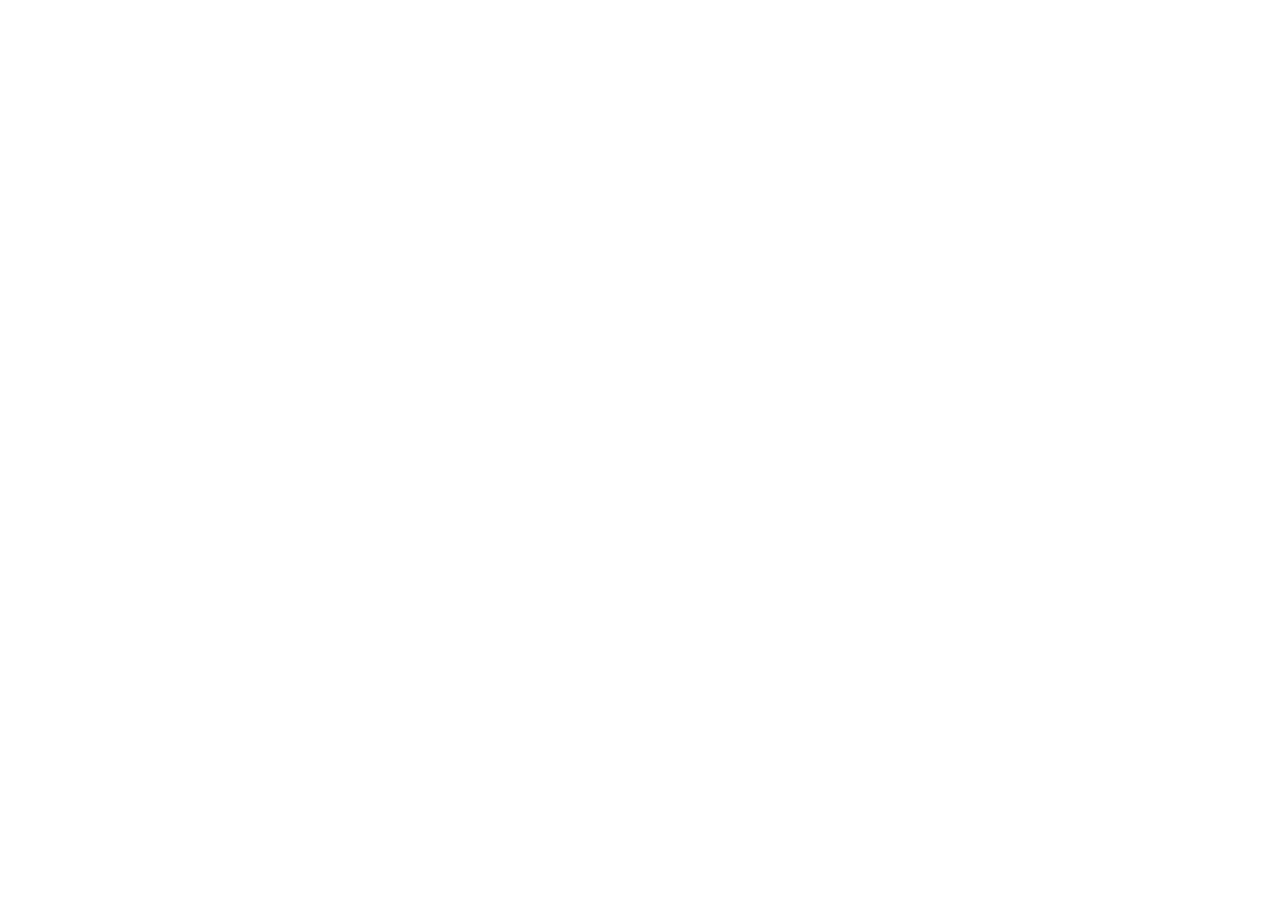
==== index.html @ 088cb231 "Iniciando o Repositorio Online" ====
<!DOCTYPE html>
<html lang="en">
<head>
    <meta charset="UTF-8">
    <meta name="viewport" content="width=device-width, initial-scale=1.0">
    <title>Vaquejada Pro</title>
    <style></style>
</head>
<body>
    
</body>
</html>
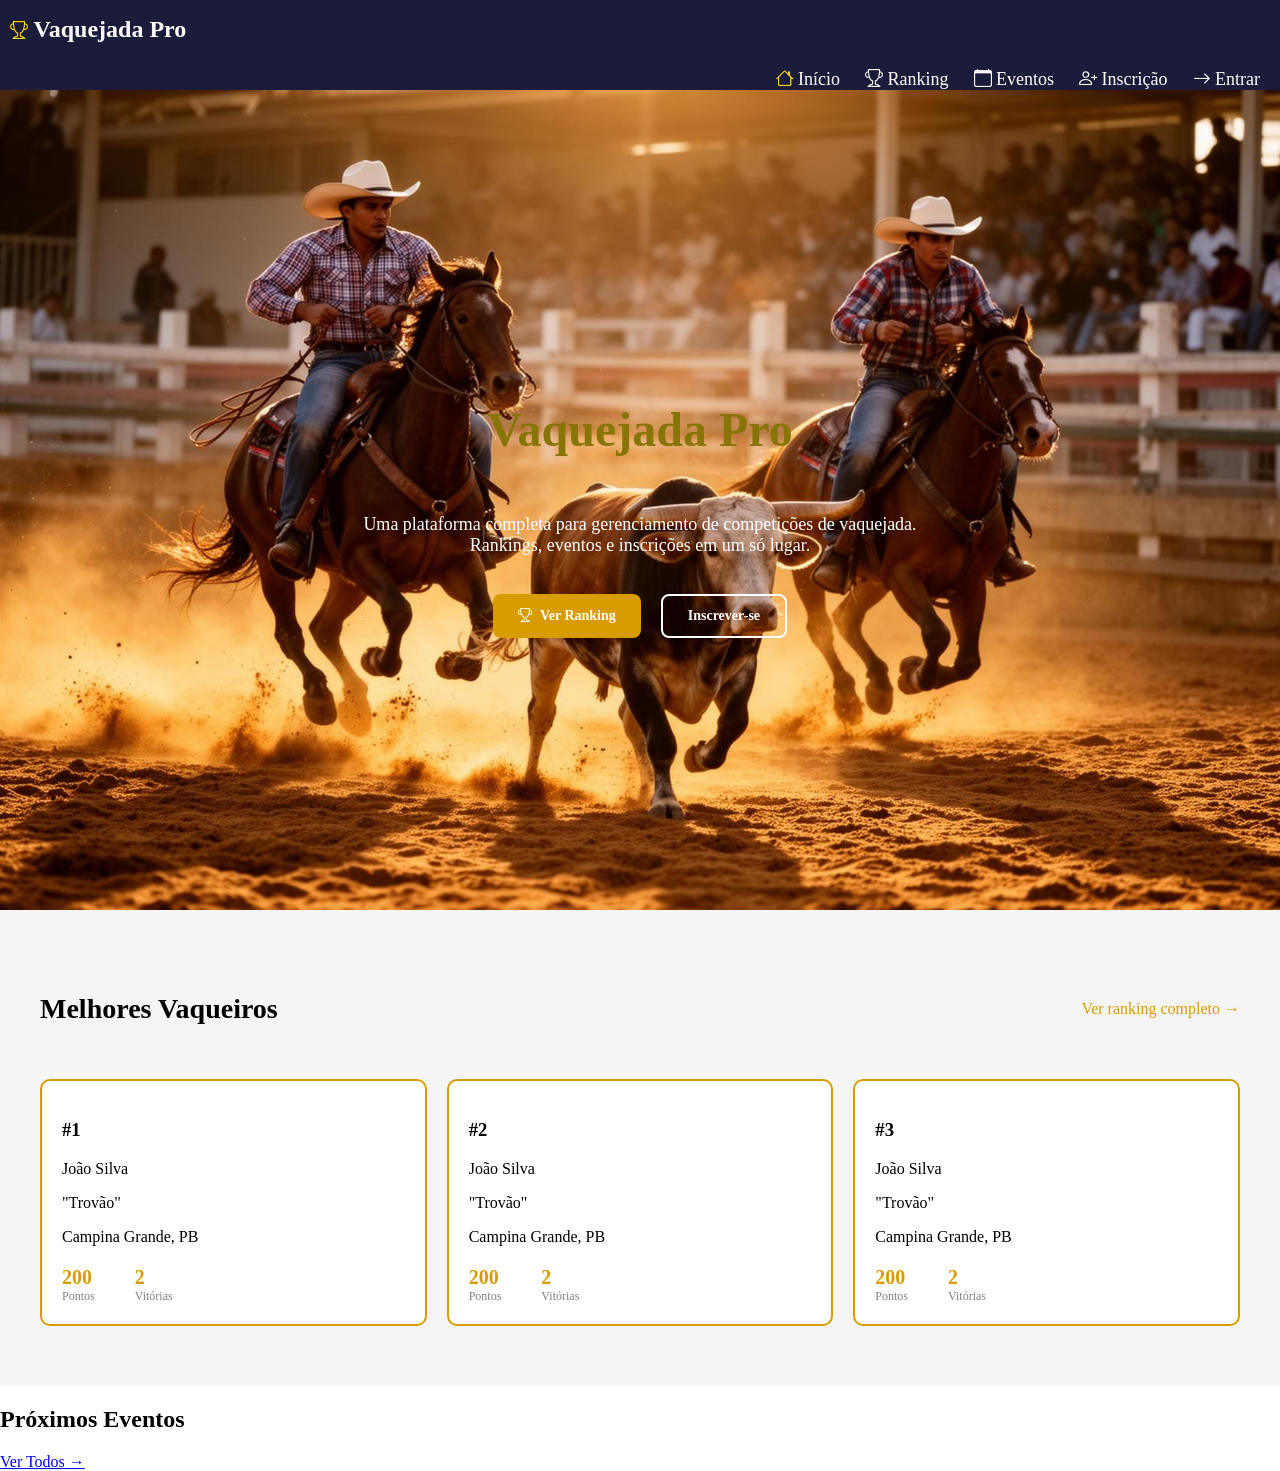
==== commit dd29b08c: "Mudança de Ambiente" ====
--- a/index.html
+++ b/index.html
@@ -4,9 +4,115 @@
     <meta charset="UTF-8">
     <meta name="viewport" content="width=device-width, initial-scale=1.0">
     <title>Vaquejada Pro</title>
-    <style></style>
+    <link rel="stylesheet" href="style.css">
+    <link rel="stylesheet" href="https://cdn.jsdelivr.net/npm/bootstrap-icons@1.11.3/font/bootstrap-icons.css">
+    <link rel="stylesheet" href="https://cdnjs.cloudflare.com/ajax/libs/font-awesome/6.5.0/css/all.min.css">
 </head>
 <body>
-    
+    <div class="container">
+        <h1><span><i class="bi bi-trophy Title"></i> Vaquejada Pro</span></h1>
+        <div class="menu">
+            <span><i class="bi bi-house incio"></i> Início</span>
+            <span><i class="bi bi-trophy subtitle"></i> Ranking</span>
+            <span><i class="bi bi-calendar"></i> Eventos</span>
+            <span><i class="bi bi-person-plus"></i> Inscrição</span>
+            <span><i class="bi bi-arrow-right"></i> Entrar</span>
+        </div>
+    </div>
+
+    <div class="logo">
+        <h2>Vaquejada Pro</h2>
+        <p>
+            Uma plataforma completa para gerenciamento de competições de vaquejada.
+            Rankings, eventos e inscrições em um só lugar.
+        </p>
+
+        <div class="botoes">
+            <a href="#" class="btn destaque">
+                <i class="bi bi-trophy"></i> Ver Ranking
+            </a>
+
+            <a href="#" class="btn outline">
+                Inscrever-se
+            </a>
+        </div>
+    </div>
+
+    <div class="ranking">
+
+        <div class="ranking-topo">
+            <h2>Melhores Vaqueiros</h2>
+            <a href="#">Ver ranking completo →</a>
+        </div>
+
+        <div class="cards">
+            <div class="card">
+                <h3>#1</h3>
+                <p class="nome">João Silva</p>
+                <p>"Trovão"</p>
+                <p class="local">Campina Grande, PB</p>
+
+                <div class="info">
+                    <div>
+                        <strong>200</strong>
+                        <span>Pontos</span>
+                    </div>
+                    <div>
+                        <strong>2</strong>
+                        <span>Vitórias</span>
+                    </div>
+                </div>
+            </div>
+
+            <div class="card">
+                <h3>#2</h3>
+                <p class="nome">João Silva</p>
+                <p>"Trovão"</p>
+                <p class="local">Campina Grande, PB</p>
+
+                <div class="info">
+                    <div>
+                        <strong>200</strong>
+                        <span>Pontos</span>
+                    </div>
+                    <div>
+                        <strong>2</strong>
+                        <span>Vitórias</span>
+                    </div>
+                </div>
+            </div>
+
+            <div class="card">
+                <h3>#3</h3>
+                <p class="nome">João Silva</p>
+                <p>"Trovão"</p>
+                <p class="local">Campina Grande, PB</p>
+
+                <div class="info">
+                    <div>
+                        <strong>200</strong>
+                        <span>Pontos</span>
+                    </div>
+                    <div>
+                        <strong>2</strong>
+                        <span>Vitórias</span>
+                    </div>
+                </div>
+            </div>
+        </div>
+    </div>
+
+    <div class="Info">
+        <div class="Info-topo">
+            <h2> Próximos Eventos </h2>
+            <a href="#"> Ver Todos → </a>
+        </div>
+
+        
+    </div>
+
+
+
+  
 </body>
 </html>
--- a/style.css
+++ b/style.css
@@ -0,0 +1,193 @@
+body{
+    margin: 0;
+    padding: 0;
+
+}
+
+.container {
+    display: flex;
+    flex-direction: column;
+    background-color: rgb(27, 27, 58);
+    display: flex;
+    justify-content: space-between;
+    align-items: center;
+    flex-direction: column;
+
+    .Title {
+    color:gold;
+    font-size: 18px;
+    }
+
+    h1 {
+    color: white;
+    font-style: arial;
+    font-family: 'Times New Roman', Times, serif;
+    font-size: 24px;
+    align-self: flex-start;
+    margin-left: 10px; 
+    }
+
+    .menu {
+    align-self: flex-end; 
+    margin-top: 10px;
+    margin-right: 20px; 
+    color: white;
+    font-family: 'Times New Roman', Times, serif;
+    font-size: 18px;
+
+    display: flex;
+    align-items: center;
+    gap: 25px; 
+    
+
+    .menu span {
+        display: flex;
+        align-items: center;
+    }
+
+    .menu i {
+        margin-right: 6px;
+    }
+
+    .incio {
+        color: gold;
+    }
+
+    }
+}
+    
+.logo {
+    position: relative;
+    height: calc(100vh - 80px);
+    display: flex;
+    flex-direction: column;
+    justify-content: center; 
+    align-items: center;     
+    text-align: center;
+    background-image: url('Logo-Vaquejada-top.jpg');
+    background-size: cover;
+    background-position: center;
+    background-repeat: no-repeat;
+
+    h2 {
+        color: rgb(136, 117, 8);;
+        font-size: 48px;
+        font-weight: bold;
+    }
+
+    p {
+        color: white;
+        font-size: 18px;
+        max-width: 600px;
+    }
+
+    .logo h2, .logo p {
+        position: relative;
+        z-index: 1;
+    }
+
+    .logo::before {
+    content: "";
+    position: absolute;
+    top: 0;
+    left: 0;
+    width: 100%;
+    height: 100%;
+
+    background: rgba(0, 0, 0, 0.5); 
+    }
+
+    .botoes {
+    display: flex;
+    gap: 20px;
+    justify-content: center; 
+    margin-top: 20px;
+    }
+
+    .destaque {
+    background-color: #d89c00;
+    color: white;
+    }
+
+    .outline {
+    background-color: transparent;
+    border: 2px solid white;
+    color: white;
+    }
+
+    .btn {
+    padding: 12px 25px;
+    border-radius: 8px;
+    text-decoration: none;
+    font-weight: bold;
+    font-size: 14px;
+
+    display: inline-flex;
+    align-items: center;
+    gap: 8px;
+
+    transition: 0.3s;
+    }
+}
+   
+.ranking {
+    background-color: #f5f5f5;
+    padding: 60px 40px;
+    
+
+    .ranking-topo {
+    display: flex;
+    justify-content: space-between;
+    align-items: center;
+    margin-bottom: 30px;
+    }
+
+    .ranking-topo h2 {
+        font-size: 28px;
+    }
+
+    .ranking-topo a {
+        color: #d89c00;
+        text-decoration: none;
+    }
+
+    .cards {
+    display: flex;
+    gap: 20px;
+    }
+
+    .card {
+    background: white;
+    padding: 20px;
+    border-radius: 10px;
+    flex: 1;
+    border: 2px solid #d89c00;
+    }
+
+    .info {
+    display: flex;
+    gap: 40px;
+    margin-top: 20px;
+    }
+
+    .info strong {
+        font-size: 20px;
+        color: #d89c00;
+    }
+
+    .info span {
+        display: block;
+        font-size: 12px;
+        color: gray;
+    }
+
+    .card {
+    transition: 0.3s;
+    }
+
+    .card:hover {
+        transform: translateY(-5px);
+    }
+
+}
+    
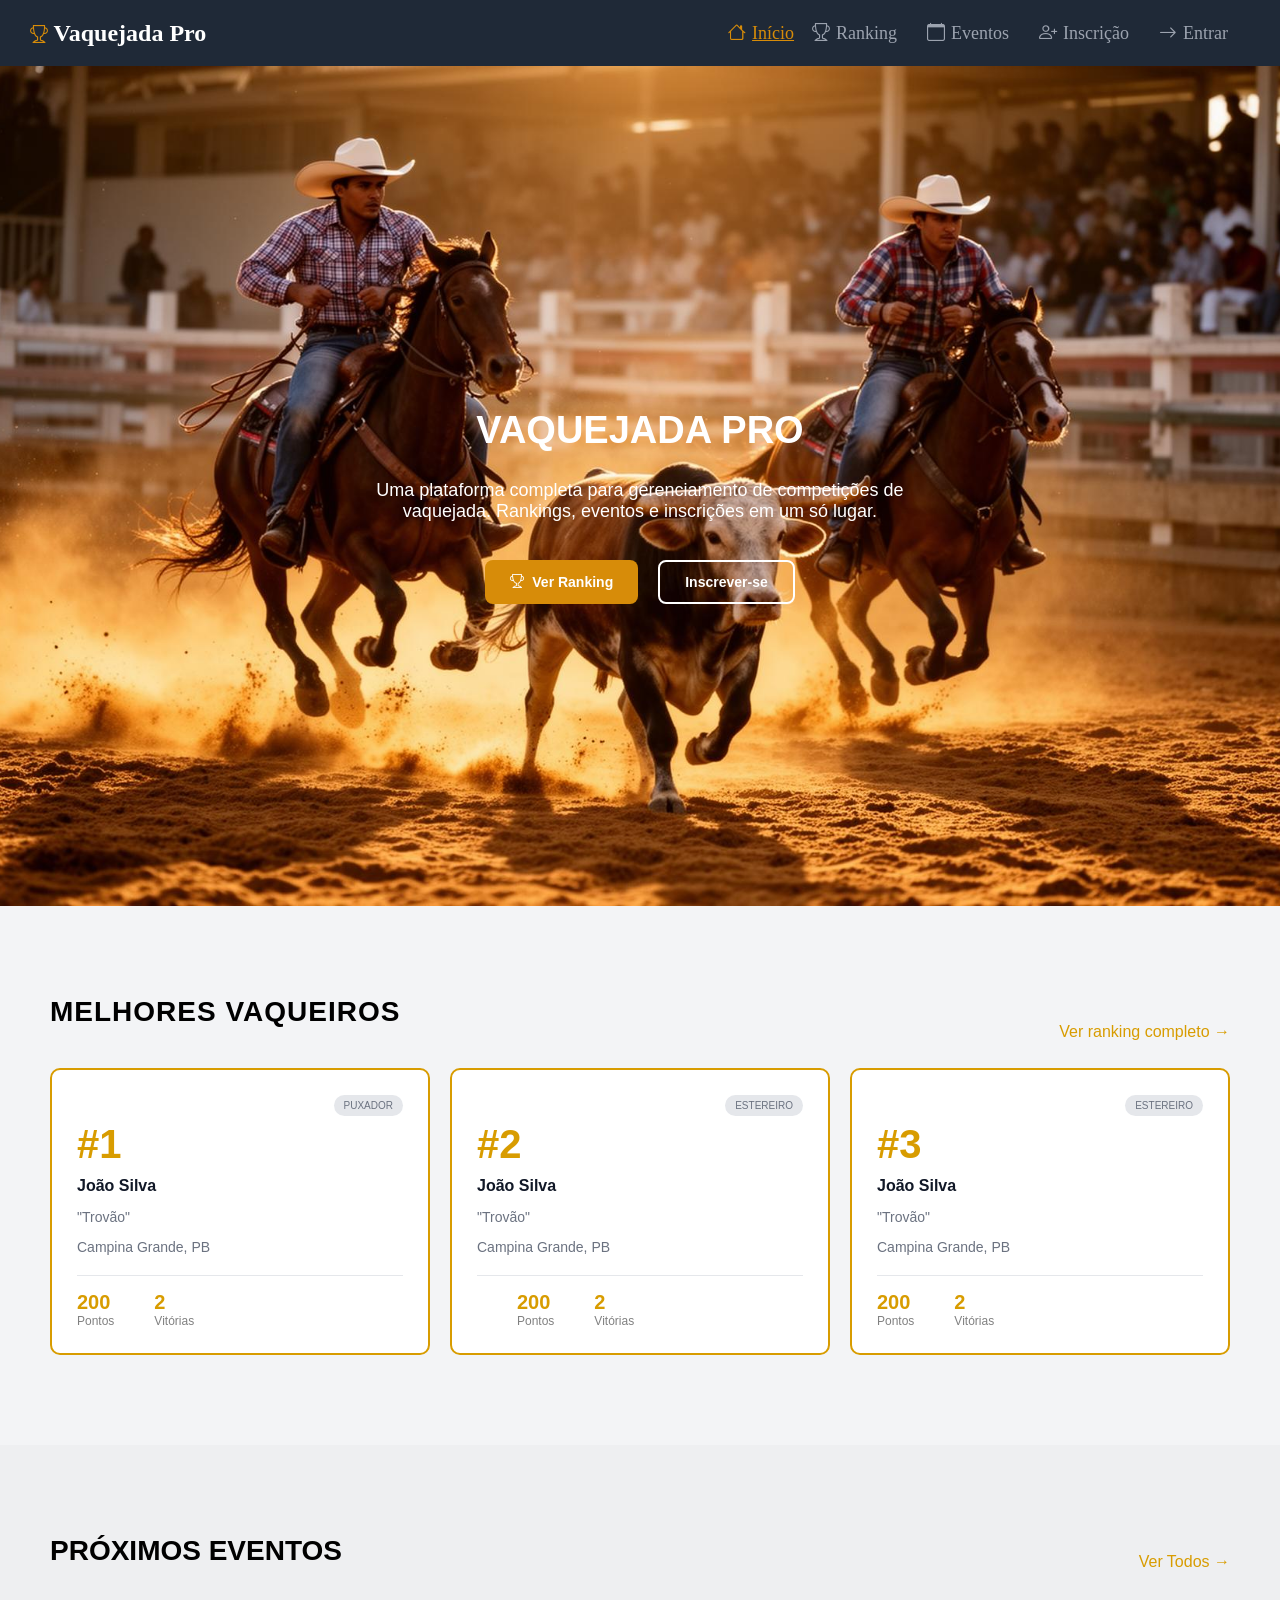
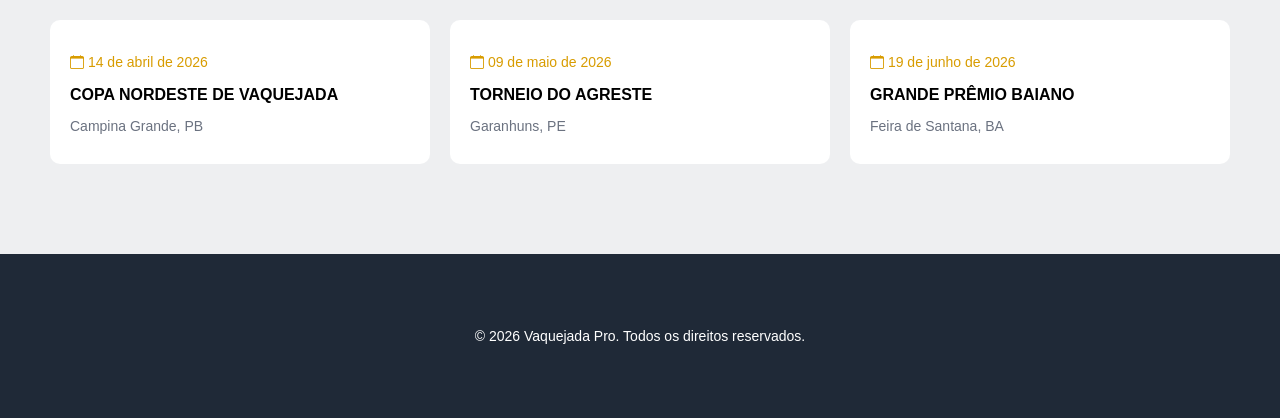
==== commit 49793f50: "Front-End Finalizado" ====
--- a/index.html
+++ b/index.html
@@ -7,16 +7,17 @@
     <link rel="stylesheet" href="style.css">
     <link rel="stylesheet" href="https://cdn.jsdelivr.net/npm/bootstrap-icons@1.11.3/font/bootstrap-icons.css">
     <link rel="stylesheet" href="https://cdnjs.cloudflare.com/ajax/libs/font-awesome/6.5.0/css/all.min.css">
+    <script src="script.js"></script>
 </head>
 <body>
     <div class="container">
         <h1><span><i class="bi bi-trophy Title"></i> Vaquejada Pro</span></h1>
         <div class="menu">
-            <span><i class="bi bi-house incio"></i> Início</span>
-            <span><i class="bi bi-trophy subtitle"></i> Ranking</span>
-            <span><i class="bi bi-calendar"></i> Eventos</span>
-            <span><i class="bi bi-person-plus"></i> Inscrição</span>
-            <span><i class="bi bi-arrow-right"></i> Entrar</span>
+            <a href="index.html" class="menu-item-inicio"><span><i class="bi bi-house incio"></i> Início</span></a>
+            <a href="ranking.html" class="menu-item"><span><i class="bi bi-trophy subtitle"></i> Ranking</span></a>
+            <a href="eventos.html" class="menu-item"><span><i class="bi bi-calendar"></i> Eventos</span></a>
+            <a href="inscricao.html" class="menu-item"><span><i class="bi bi-person-plus"></i> Inscrição</span></a>
+            <a href="login.html" class="menu-item"><span><i class="bi bi-arrow-right"></i> Entrar</span></a>
         </div>
     </div>
 
@@ -39,80 +40,106 @@
     </div>
 
     <div class="ranking">
+        <div class="container-central">
+            <div class="ranking-topo">
+                <h2>Melhores Vaqueiros</h2>
+                <a href="#">Ver ranking completo →</a>
+            </div>
 
-        <div class="ranking-topo">
-            <h2>Melhores Vaqueiros</h2>
-            <a href="#">Ver ranking completo →</a>
-        </div>
+            <div class="cards">
+                <div class="card">
+                    <span class="tag">PUXADOR</span>
+                    <h1 class="posicao">#1</h1>
+                    <p class="nome"><strong>João Silva</strong></p>
+                    <p>"Trovão"</p>
+                    <p class="local">Campina Grande, PB</p>
 
-        <div class="cards">
-            <div class="card">
-                <h3>#1</h3>
-                <p class="nome">João Silva</p>
-                <p>"Trovão"</p>
-                <p class="local">Campina Grande, PB</p>
-
-                <div class="info">
-                    <div>
-                        <strong>200</strong>
-                        <span>Pontos</span>
-                    </div>
-                    <div>
-                        <strong>2</strong>
-                        <span>Vitórias</span>
+                    <div class="info">
+                        <div>
+                            <strong>200</strong>
+                            <span>Pontos</span>
+                        </div>
+                        <div>
+                            <strong>2</strong>
+                            <span>Vitórias</span>
+                        </div>
                     </div>
                 </div>
-            </div>
 
-            <div class="card">
-                <h3>#2</h3>
-                <p class="nome">João Silva</p>
-                <p>"Trovão"</p>
-                <p class="local">Campina Grande, PB</p>
+                <div class="card">
+                    <span class="tag">ESTEREIRO</span>
+                    <h1 class="posicao">#2</h1>
+                    <p class="nome"><strong>João Silva</strong></p>
+                    <p>"Trovão"</p>
+                    <p class="local">Campina Grande, PB</p>
 
-                <div class="info">
-                    <div>
-                        <strong>200</strong>
-                        <span>Pontos</span>
-                    </div>
-                    <div>
-                        <strong>2</strong>
-                        <span>Vitórias</span>
+                    <div class="info">
+                        <hr>
+                        <div>
+                            <strong>200</strong>
+                            <span>Pontos</span>
+                        </div>
+                        <div>
+                            <strong>2</strong>
+                            <span>Vitórias</span>
+                        </div>
                     </div>
                 </div>
-            </div>
 
-            <div class="card">
-                <h3>#3</h3>
-                <p class="nome">João Silva</p>
-                <p>"Trovão"</p>
-                <p class="local">Campina Grande, PB</p>
+                <div class="card">
+                    <span class="tag">ESTEREIRO</span>
+                    <h1 class="posicao">#3</h1>
+                    <p class="nome"><strong>João Silva</strong></p>
+                    <p>"Trovão"</p>
+                    <p class="local">Campina Grande, PB</p>
 
-                <div class="info">
-                    <div>
-                        <strong>200</strong>
-                        <span>Pontos</span>
-                    </div>
-                    <div>
-                        <strong>2</strong>
-                        <span>Vitórias</span>
+                    <div class="info">
+                        <div>
+                            <strong>200</strong>
+                            <span>Pontos</span>
+                        </div>
+                        <div>
+                            <strong>2</strong>
+                            <span>Vitórias</span>
+                        </div>
                     </div>
                 </div>
             </div>
         </div>
     </div>
 
-    <div class="Info">
-        <div class="Info-topo">
-            <h2> Próximos Eventos </h2>
-            <a href="#"> Ver Todos → </a>
+    <div class="eventos">
+        <div class="container-central">
+            <div class="eventos-topo">
+                <h2> Próximos Eventos </h2>
+                <a href="#"> Ver Todos → </a>
+            </div>
+
+            <div class="boxes-container">
+                <div class="boxes">
+                    <p><span><i class="bi bi-calendar"></i> 14 de abril de 2026</span></p>
+                    <h3><strong>Copa Nordeste de Vaquejada</strong></h3>
+                    <p class="local">Campina Grande, PB</p>
+                </div>
+
+                <div class="boxes">
+                    <p><span><i class="bi bi-calendar"></i> 09 de maio de 2026</span></p>
+                    <h3><strong>Torneio do Agreste</strong></h3>
+                    <p class="local">Garanhuns, PE</p>
+                </div>
+
+                <div class="boxes">
+                    <p><span><i class="bi bi-calendar"></i> 19 de junho de 2026</span></p>
+                    <h3><strong>Grande Prêmio Baiano</strong></h3>
+                    <p class="local">Feira de Santana, BA</p>
+                </div>
+            </div>
         </div>
-
-        
     </div>
 
-
-
+    <div class="Informações">
+        <p>© 2026 Vaquejada Pro. Todos os direitos reservados.</p>
+    </div>
   
 </body>
 </html>
--- a/style.css
+++ b/style.css
@@ -1,193 +1,893 @@
 body{
     margin: 0;
     padding: 0;
-
+    font-family: Arial, sans-serif;
+    background-color: #f5f7fa;
+    margin: 0;
 }
 
-.container {
-    display: flex;
-    flex-direction: column;
-    background-color: rgb(27, 27, 58);
-    display: flex;
-    justify-content: space-between;
-    align-items: center;
-    flex-direction: column;
-
-    .Title {
-    color:gold;
-    font-size: 18px;
-    }
-
-    h1 {
-    color: white;
-    font-style: arial;
-    font-family: 'Times New Roman', Times, serif;
-    font-size: 24px;
-    align-self: flex-start;
-    margin-left: 10px; 
-    }
-
-    .menu {
-    align-self: flex-end; 
-    margin-top: 10px;
-    margin-right: 20px; 
-    color: white;
-    font-family: 'Times New Roman', Times, serif;
-    font-size: 18px;
-
-    display: flex;
-    align-items: center;
-    gap: 25px; 
-    
-
-    .menu span {
-        display: flex;
-        align-items: center;
-    }
-
-    .menu i {
-        margin-right: 6px;
-    }
-
-    .incio {
-        color: gold;
-    }
-
-    }
-}
-    
-.logo {
-    position: relative;
-    height: calc(100vh - 80px);
-    display: flex;
-    flex-direction: column;
-    justify-content: center; 
-    align-items: center;     
-    text-align: center;
-    background-image: url('Logo-Vaquejada-top.jpg');
-    background-size: cover;
-    background-position: center;
-    background-repeat: no-repeat;
-
-    h2 {
-        color: rgb(136, 117, 8);;
-        font-size: 48px;
-        font-weight: bold;
-    }
-
-    p {
+
+/* Tela Inicio */
+    .container {
+        display: flex;
+        flex-direction: row;
+        background-color: #1f2937;
+        justify-content: space-between;
+        align-items: center;
+        height: 60px;
+        padding: 3px 20px;    
+
+        .Title {
+        color: #d78c09;
+        font-size: 18px;
+        }
+
+        h1 {
+        color: white; 
+        font-style: arial;
+        font-family: 'Times New Roman', Times, serif;
+        font-size: 24px;
+        align-self: flex-start;
+        margin-left: 10px; 
+        align-self: center;
+        }
+
+        .menu {
+        margin-right: 20px; 
         color: white;
+        font-family: 'Times New Roman', Times, serif;
         font-size: 18px;
         max-width: 600px;
-    }
-
-    .logo h2, .logo p {
+        display: flex;
+        align-items: center;
+        gap: 5px; ;
+        }
+
+        .menu-item {
+        text-decoration: none;
+        color: #9ca3af; 
+        padding: 8px 12px;
+        border-radius: 6px;
+        transition: 0.3s;
+
+        display: flex;
+        align-self: center;
+        
+        }
+
+        .menu-item:hover {
+        background-color: rgba(255, 255, 255, 0.1);
+        color: white;
+        }
+        
+        .menu-item-inicio {
+        color: #d78c09;
+        }
+
+        .menu span {
+            display: flex;
+            align-items: center;
+        }
+
+        .menu i {
+            margin-right: 6px;
+            margin-left: 1px;
+            padding-right: 0px;
+        }
+
+
+        
+    }
+        
+    .logo {
         position: relative;
-        z-index: 1;
-    }
-
-    .logo::before {
-    content: "";
-    position: absolute;
-    top: 0;
-    left: 0;
-    width: 100%;
-    height: 100%;
-
-    background: rgba(0, 0, 0, 0.5); 
-    }
-
-    .botoes {
-    display: flex;
-    gap: 20px;
-    justify-content: center; 
-    margin-top: 20px;
-    }
-
-    .destaque {
-    background-color: #d89c00;
-    color: white;
-    }
-
-    .outline {
-    background-color: transparent;
-    border: 2px solid white;
-    color: white;
-    }
-
-    .btn {
-    padding: 12px 25px;
-    border-radius: 8px;
-    text-decoration: none;
-    font-weight: bold;
-    font-size: 14px;
-
-    display: inline-flex;
-    align-items: center;
-    gap: 8px;
-
-    transition: 0.3s;
-    }
-}
-   
-.ranking {
-    background-color: #f5f5f5;
-    padding: 60px 40px;
-    
-
-    .ranking-topo {
-    display: flex;
-    justify-content: space-between;
-    align-items: center;
-    margin-bottom: 30px;
-    }
-
-    .ranking-topo h2 {
+        height: calc(100vh - 60px);
+        display: flex;
+        flex-direction: column;
+        justify-content: center; 
+        align-items: center;     
+        text-align: center;
+        background-image: url('Logo-Vaquejada-top.jpg');
+        background-size: cover;
+        background-position: center;
+        background-repeat: no-repeat;
+
+        h2 {
+            color: white;
+            font-size: 38px;
+            font-weight: bold;
+            margin-top: 40px;
+            margin-bottom: 10px;
+            text-transform: uppercase;
+        }
+
+        p {
+            color: white;
+            font-size: 18px;
+            max-width: 600px;
+        }
+
+        .logo h2, .logo p {
+            position: relative;
+            z-index: 1;
+        }
+
+        .logo::before {
+        content: "";
+        position: absolute;
+        top: 0;
+        left: 0;
+        width: 100%;
+        height: 100%;
+
+        background: rgba(0, 0, 0, 0.5); 
+        }
+
+        .botoes {
+        display: flex;
+        gap: 20px;
+        justify-content: center; 
+        margin-top: 20px;
+        }
+
+        .destaque {
+        background-color: #d78c09;
+        color: white;
+        }
+
+        .outline {
+        background-color: transparent;
+        border: 2px solid white;
+        color: white;
+        }
+
+        .btn {
+        padding: 12px 25px;
+        border-radius: 8px;
+        text-decoration: none;
+        font-weight: bold;
+        font-size: 14px;
+
+        display: inline-flex;
+        align-items: center;
+        gap: 8px;
+
+        transition: 0.3s;
+        }
+    }
+
+
+
+    .ranking {
+        background-color: #f3f4f6;
+        padding: 60px 20px;
+        justify-content: center;
+        
+        .ranking-topo {
+            display: flex;
+            justify-content: space-between;
+            align-items: center;
+        }
+
+        .ranking-topo h2 {
+            font-size: 28px;
+            text-transform: uppercase;
+            font-weight: bold;
+            letter-spacing: 1px;
+            margin-bottom: 40px;
+            margin-top: 0px;
+        }
+
+        .ranking-topo a {
+            color: #d89c00;
+            text-decoration: none;
+        }
+
+        .posicao {
+            color: #d89c00;
+            font-size: 40px;
+            margin-bottom: 10px;
+        }
+
+        .tag {
+            background: #e5e7eb;
+            padding: 5px 10px;
+            border-radius: 20px;
+            font-size: 10px;
+            float: right;
+        }
+
+        .card hr {
+            margin: 15px 0;
+            border: none;
+            border-top: 1px solid #e5e7eb;
+        }
+
+        .cards {
+            display: flex;
+            gap: 20px;
+            justify-content: space-between;
+        }
+
+        .card {
+            background: white;
+            padding: 25px;
+            border-radius: 10px;
+            flex: 1;
+            border: 2px solid #d89c00;
+            
+        }
+
+        .info {
+            display: flex;
+            gap: 40px;
+            margin-top: 20px;
+        }
+
+        .info strong {
+                font-size: 20px;
+                color: #d89c00;
+        }
+
+        .info span {
+                display: block;
+                font-size: 12px;
+                color: gray;
+        }
+
+        .card {
+            transition: 0.3s;
+        }
+
+        .card:hover {
+            transform: translateY(-5px);
+        }
+
+    }
+
+
+    .eventos {
+        background-color: hsl(220, 9.7%, 93.9%);
+        padding: 60px 20px;
+        justify-content: center;
+
+
+        .eventos-topo {
+            display: flex;
+            justify-content: space-between;
+            align-items: center;
+            margin-bottom: 30px;
+        }
+
+        .eventos-topo h2 {
+            font-size: 28px;
+            text-transform: uppercase;
+            margin-top: 0px;
+        }
+
+        .eventos-topo a {
+            color: #d89c00;
+            text-decoration: none;
+        }
+
+        .boxes-container {
+            display: flex;
+            gap: 20px;
+        }
+
+        .boxes {
+            background: white;
+            padding: 20px;
+            border-radius: 10px;
+            flex: 1;
+            justify-content: space-between;
+        }
+
+        .boxes p {
+        color: #d89c00;
+        font-size: 14px;
+        margin-bottom: 10px;
+        }
+
+        .boxes h3 {
+            font-size: 16px;
+            margin-bottom: 5px;
+            text-transform: uppercase;
+            font-weight: bold;
+        }
+
+        .boxes .local {
+            color: #6b7280;
+            font-size: 14px;
+        }
+
+        .boxes:hover {
+        transform: translateY(-5px);
+        transition: 0.3s;
+        }
+    }
+
+    .container-central {
+        max-width: 1400px;
+        margin: 0 auto;
+        padding: 40px 0;
+    }
+
+    .Informações {
+        background-color: #1f2937;
+        padding: 60px 20px;
+
+        p {
+            color: white;
+            text-align: center;
+            font-size: 14px;
+
+        }
+    }
+
+/* Tela Login */
+
+    .menu-item-login {
+        color: #d78c09;
+    }
+    .login-container {
+        display: flex;
+        justify-content: center;
+        align-items: center;
+        height: calc(100vh - 80px);
+    }
+
+    .login-box {
+        background: white;
+        padding: 30px;
+        border-radius: 12px;
+        width: 360px;
+        text-align: center;
+        box-shadow: 0 4px 12px rgba(0,0,0,0.08);
+    }
+
+    .icone-login {
+        font-size: 30px;
+        color: #f59e0b;
+        margin-bottom: 10px;
+    }
+
+    .login-box h2 {
+        margin: 10px 0;
+    }
+
+    .login-box p {
+        color: #6b7280;
+        margin-bottom: 15px;
+    }
+
+    .btn-google {
+        width: 100%;
+        padding: 10px;
+        border: 1px solid #ddd;
+        background: #f9fafb;
+        cursor: pointer;
+        border-radius: 6px;
+        margin-bottom: 15px;
+    }
+
+    .ou {
+        margin: 10px 0;
+        color: #9ca3af;
+    }
+
+    .login-box input {
+        width: 100%;
+        padding: 10px;
+        margin: 6px 0 12px;
+        border: 1px solid #ddd;
+        border-radius: 6px;
+    }
+
+    .esqueci {
+        display: block;
+        font-size: 14px;
+        margin-bottom: 10px;
+        color: #f59e0b;
+        text-decoration: none;
+    }
+
+    .btn-entrar {
+        width: 100%;
+        padding: 10px;
+        background: #f59e0b;
+        color: white;
+        border: none;
+        border-radius: 6px;
+        cursor: pointer;
+    }
+
+    .cadastro {
+        margin-top: 10px;
+        font-size: 14px;
+    }
+
+    .conta {
+        color: #f59e0b;
+        text-decoration: none;
+        
+    }
+
+/* Tela Ranking */
+
+    .menu-item-ranking {
+        color: #d78c09;
+    }
+
+    .ranking-container i{
+        color: #d78c09;
+    }
+
+    .container-central {
+        max-width: 1200px;
+        margin: auto;
+        padding: 30px;
+    }
+
+    .ranking-container h2 {
+        font-size: 22px;
+        margin-bottom: 30px;
+        display: flex;
+        align-items: center;
+        gap: 10px;
+        color: #1f2d3d;
+    }
+
+
+    .top3 {
+        display: grid;
+        grid-template-columns: 1fr 1.2fr 1fr;
+        gap: 25px;
+        margin-bottom: 40px;
+    }
+
+
+    .card {
+        background: #fff;
+        border-radius: 12px;
+        padding: 20px;
+        border: 2px solid #f59e0b;
+        position: relative;
+    }
+
+
+    .card.primeiro {
+        transform: scale(1.05);
+    }
+
+
+    .card h3 {
+        position: absolute;
+        top: 15px;
+        right: 20px;
         font-size: 28px;
-    }
-
-    .ranking-topo a {
-        color: #d89c00;
-        text-decoration: none;
-    }
-
-    .cards {
-    display: flex;
-    gap: 20px;
-    }
-
-    .card {
-    background: white;
-    padding: 20px;
-    border-radius: 10px;
-    flex: 1;
-    border: 2px solid #d89c00;
-    }
+        color: #f59e0b;
+    }
+
+    .card p strong {
+        font-size: 16px;
+        color: #111827;
+    }
+
+
+    .card span {
+        font-size: 14px;
+        color: #6b7280;
+    }
+
+
+    .card p {
+        font-size: 14px;
+        color: #6b7280;
+        margin-top: 5px;
+    }
+
 
     .info {
-    display: flex;
-    gap: 40px;
-    margin-top: 20px;
+        margin-top: 15px;
+        padding-top: 15px;
+        border-top: 1px solid #e5e7eb;
+        display: flex;
+        gap: 30px;
     }
 
     .info strong {
-        font-size: 20px;
-        color: #d89c00;
+        font-size: 18px;
+        color: #f59e0b;
     }
 
     .info span {
         display: block;
+        font-size: 13px;
+        color: #6b7280;
+    }
+
+
+    .tabela {
+        width: 100%;
+        border-collapse: collapse;
+        background: #fff;
+        border-radius: 10px;
+        overflow: hidden;
+    }
+
+
+    .tabela thead {
+        background-color: #1f2d3d;
+        color: #fff;
+    }
+
+    .tabela th {
+        padding: 15px;
+        text-align: left;
+        font-size: 13px;
+    }
+
+
+    .tabela td {
+        padding: 14px;
+        font-size: 14px;
+        color: #374151;
+        border-bottom: 1px solid #e5e7eb;
+    }
+
+
+    .tabela tbody tr:hover {
+        background-color: #f9fafb;
+    }
+
+
+    .tabela td:nth-child(6) {
+        color: #f59e0b;
+        font-weight: bold;
+    }
+
+
+    .tabela td:nth-child(7) {
+        font-weight: bold;
+    }
+
+
+    .tabela td:nth-child(5) {
         font-size: 12px;
-        color: gray;
-    }
-
-    .card {
-    transition: 0.3s;
-    }
-
-    .card:hover {
-        transform: translateY(-5px);
-    }
-
-}
-    +        background-color: #e5e7eb;
+        display: inline-block;
+        padding: 4px 10px;
+        border-radius: 20px;
+    }
+
+
+    @media (max-width: 900px) {
+        .top3 {
+            grid-template-columns: 1fr;
+        }
+
+        .card.primeiro {
+            transform: none;
+        }
+    }
+
+/* Tela Eventos */
+
+    .menu-item-eventos {
+        color: #d78c09;
+    }
+
+    .Title-evento i {
+        color: #d78c09;
+        
+    }
+
+    .Title-evento {
+        width: 100%;
+        padding: 20px 40px;
+        background-color: #ffffff;
+        border-bottom: 1px solid #e0e0e0;
+
+        display: flex;
+        align-items: center;
+        justify-content: space-between;
+    }
+
+    .Title-evento h2 {
+        font-size: 22px;
+        color: #1f2d3d;
+        display: flex;
+        align-items: center;
+        gap: 10px;
+    }
+
+    .Title-evento form {
+        display: flex;
+        align-items: center;
+        gap: 10px;
+    }
+
+    .Title-evento label {
+        display: none; 
+    }
+
+    .Title-evento input {
+        padding: 10px 15px;
+        border-radius: 8px;
+        border: 1px solid #dcdcdc;
+        outline: none;
+        width: 220px;
+        transition: 0.2s;
+    }
+
+    .Title-evento input:focus {
+        border-color: #4caf50;
+    }
+
+    .btn-buscar {
+        padding: 10px 18px;
+        border: none;
+        border-radius: 8px;
+        background-color: #4caf50;
+        color: #fff;
+        cursor: pointer;
+        transition: 0.2s;
+        margin-right: 50px;
+    }
+
+    .btn-buscar:hover {
+        background-color: #43a047;
+    }
+
+    .eventos-container {
+        padding: 40px;
+    }
+
+    .eventos-cards {
+        display: grid;
+        grid-template-columns: repeat(auto-fit, minmax(300px, 1fr));
+        gap: 25px;
+    }
+
+    .evento-card {
+        background-color: #ffffff;
+        border-radius: 12px;
+        padding: 20px;
+        border: 1px solid #e5e7eb;
+        transition: 0.2s;
+    }
+
+    .evento-card:hover {
+        transform: translateY(-3px);
+    }
+
+    .status-card {
+        display: inline-block;
+        font-size: 12px;
+        padding: 5px 12px;
+        border-radius: 20px;
+        margin-bottom: 10px;
+        font-weight: bold;
+    }
+
+    .evento-card:nth-child(1) .status-card {
+        background-color: #e5e7eb;
+        color: #6b7280;
+    }
+
+    .evento-card:nth-child(2) .status-card {
+        background-color: #d1fae5;
+        color: #065f46;
+    }
+
+    .evento-card:nth-child(n+3) .status-card {
+        background-color: #fef3c7;
+        color: #92400e;
+    }
+
+    .evento-card h3 {
+        font-size: 16px;
+        margin-bottom: 10px;
+        color: #111827;
+    }
+
+    .evento-card p {
+        font-size: 14px;
+        color: #6b7280;
+        margin-bottom: 10px;
+    }
+
+    .evento-card span {
+        font-size: 14px;
+        color: #374151;
+        display: flex;
+        align-items: center;
+        gap: 6px;
+    }
+
+/* Tela Inscrição */
+
+    .menu-item-inscricao {
+        color: #d78c09;
+    }
+
+    .titulo-pagina {
+        padding: 20px 40px;
+        border-bottom: 1px solid #e5e7eb;
+    }
+    
+    .titulo-pagina i {
+        color: #d78c09;
+    }
+
+    .titulo-pagina h2 {
+        font-size: 22px;
+        color: #1f2d3d;
+        display: flex;
+        align-items: center;
+        gap: 10px;
+    }
+
+    .steps {
+        display: flex;
+        align-items: center;
+        justify-content: center;
+        margin: 40px 0;
+        gap: 15px;
+    }
+
+    .step {
+        display: flex;
+        align-items: center;
+        gap: 10px;
+        color: #9ca3af;
+    }
+
+    .step span {
+        width: 35px;
+        height: 35px;
+        border-radius: 50%;
+        background: #e5e7eb;
+        display: flex;
+        align-items: center;
+        justify-content: center;
+        font-weight: bold;
+    }
+
+    .step.ativo span {
+        background: #f59e0b;
+        color: white;
+    }
+
+    .step.ativo {
+        color: #1f2d3d;
+    }
+
+    .linha {
+        width: 80px;
+        height: 2px;
+        background: #e5e7eb;
+    }
+
+    .form-container {
+        max-width: 500px;
+        margin: auto;
+        background: #fff;
+        padding: 30px;
+        border-radius: 10px;
+        border: 1px solid #e5e7eb;
+    }
+
+    .form-container h3 {
+        margin-bottom: 20px;
+        color: #1f2d3d;
+    }
+
+    .form-container label {
+        display: block;
+        margin-top: 15px;
+        font-size: 14px;
+        color: #374151;
+    }
+
+    .form-container input {
+        width: 100%;
+        padding: 12px;
+        margin-top: 5px;
+        border-radius: 8px;
+        border: 1px solid #d1d5db;
+        outline: none;
+        transition: 0.2s;
+    }
+
+    .form-container input:focus {
+        border-color: #f59e0b;
+    }
+
+    .form-buttons {
+        margin-top: 25px;
+        display: flex;
+        justify-content: space-between;
+    }
+
+    .btn-voltar {
+        background: #e5e7eb;
+        border: none;
+        padding: 10px 18px;
+        border-radius: 8px;
+        cursor: pointer;
+    }
+
+    .btn-proximo {
+        background: #f59e0b;
+        color: white;
+        border: none;
+        padding: 10px 18px;
+        border-radius: 8px;
+        cursor: pointer;
+    }
+
+    .btn-proximo:hover {
+        background: #d97706;
+    }
+
+    .step-content {
+        display: none;
+    }
+
+    .step-content.ativo {
+        display: block;
+    }
+
+    .form-container select {
+        width: 100%;
+        padding: 12px;
+        margin-top: 5px;
+        border-radius: 8px;
+        border: 1px solid #d1d5db;
+    }
+
+    .categorias {
+        display: flex;
+        gap: 20px;
+        margin-top: 20px;
+    }
+
+    .categoria-card {
+        flex: 1;
+        border: 2px solid #e5e7eb;
+        padding: 20px;
+        border-radius: 10px;
+        text-align: center;
+        cursor: pointer;
+        transition: 0.2s;
+    }
+
+    .categoria-card:hover {
+        border-color: #f59e0b;
+    }
+
+    .categoria-card.ativo {
+        border-color: #f59e0b;
+        background-color: #fff7ed;
+    }
+
+    .categoria-card h4 {
+        margin-bottom: 10px;
+        color: #1f2d3d;
+    }
+
+    .categoria-card p {
+        font-size: 14px;
+        color: #6b7280;
+    }
+
+    .step.completo span {
+        background: #f59e0b;
+        color: white;
+    }
+
+    .step.completo span::after {
+        content: "✓";
+    }
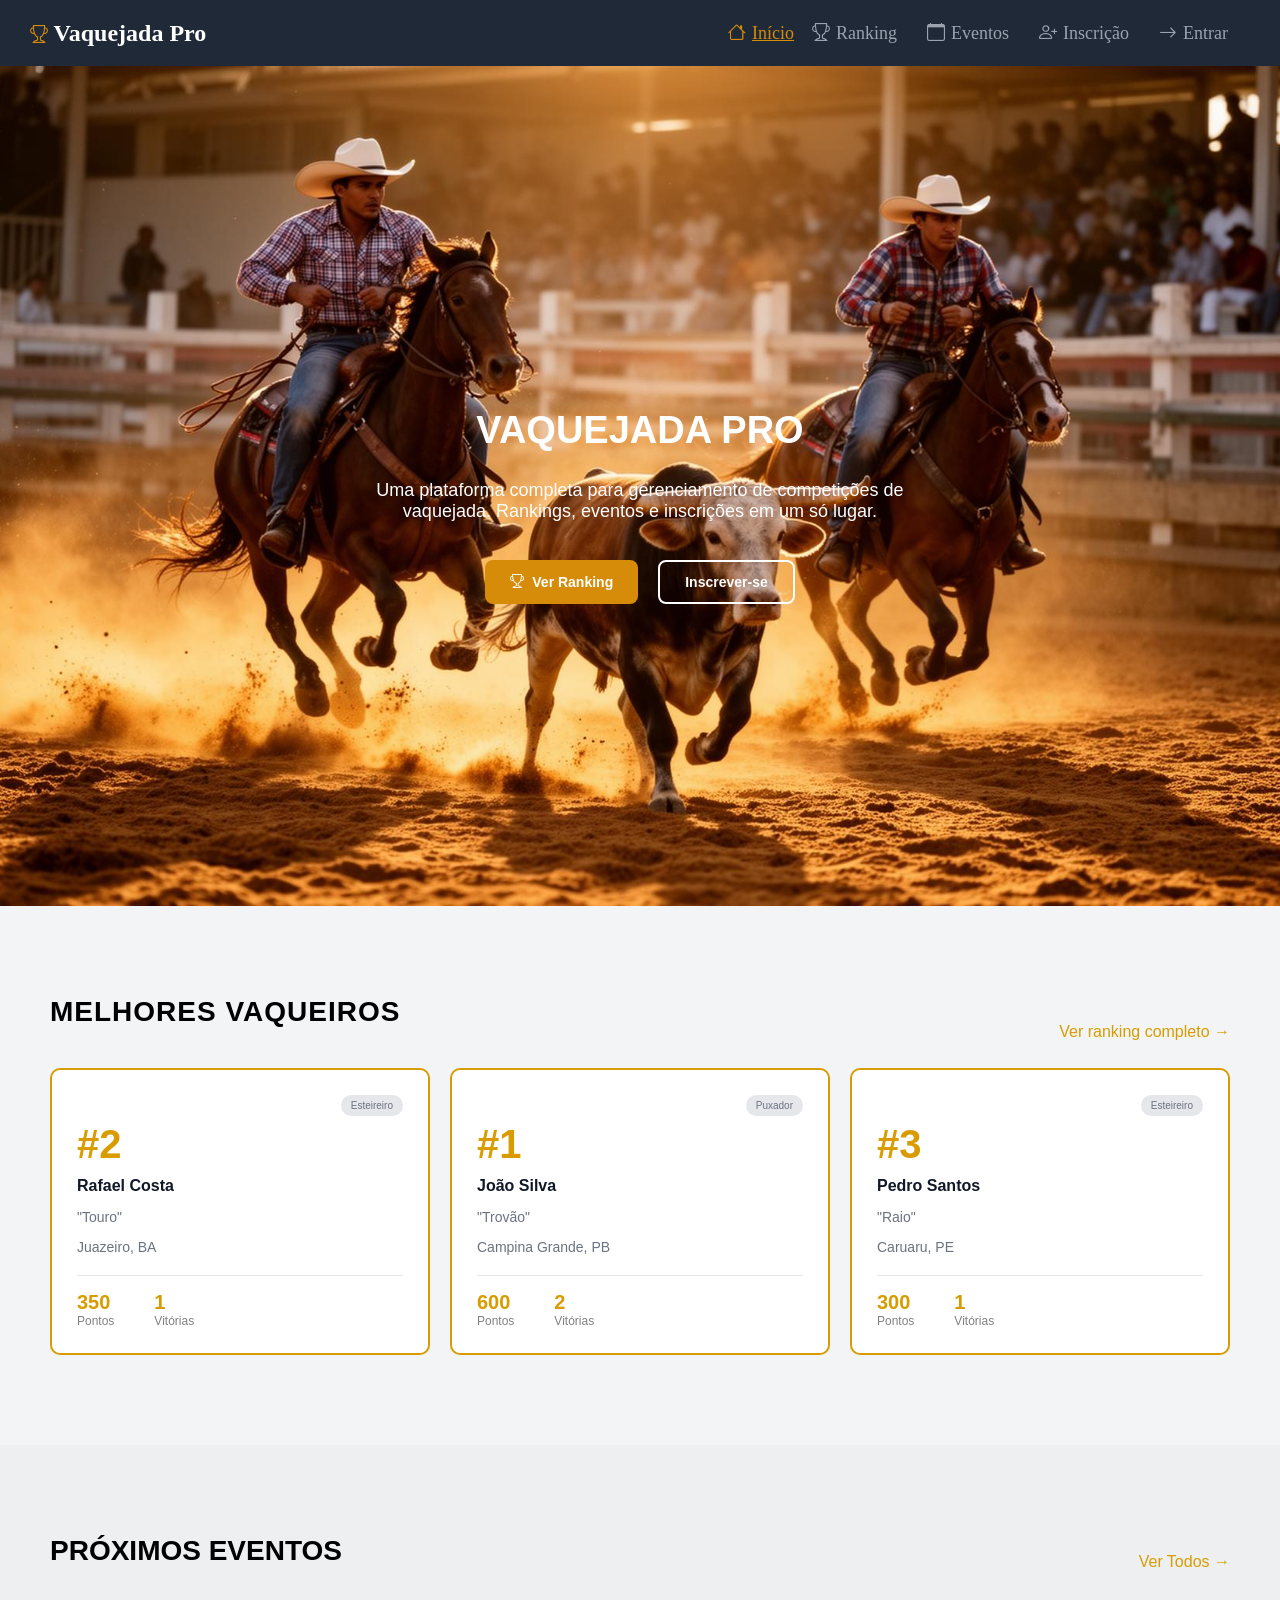
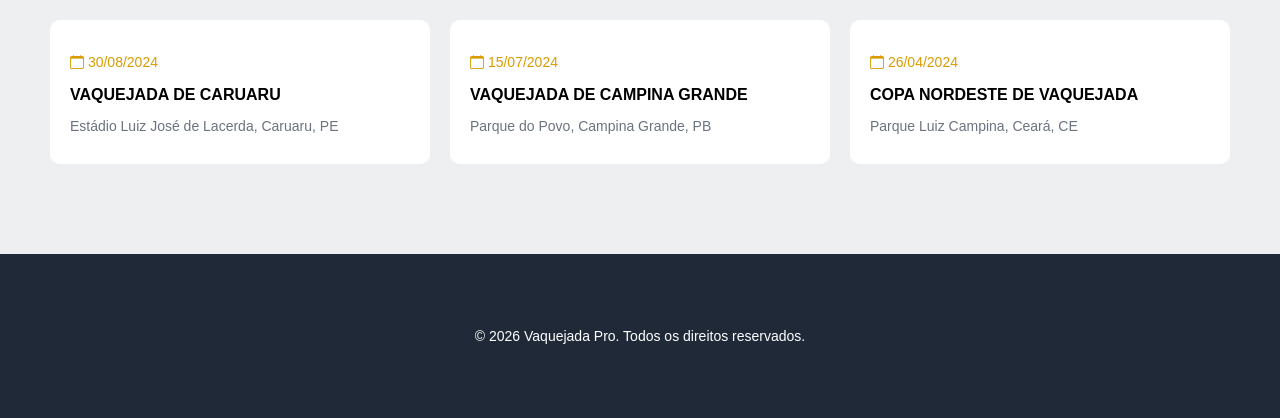
==== commit bcb89bb4: "Adicionando Interatividade: fase 2" ====
--- a/index.html
+++ b/index.html
@@ -10,7 +10,7 @@
     <script src="script.js"></script>
 </head>
 <body>
-    <div class="container">
+    <div class="navbar-container">
         <h1><span><i class="bi bi-trophy Title"></i> Vaquejada Pro</span></h1>
         <div class="menu">
             <a href="index.html" class="menu-item-inicio"><span><i class="bi bi-house incio"></i> Início</span></a>
@@ -29,11 +29,11 @@
         </p>
 
         <div class="botoes">
-            <a href="#" class="btn destaque">
+            <a href="ranking.html" class="btn destaque">
                 <i class="bi bi-trophy"></i> Ver Ranking
             </a>
 
-            <a href="#" class="btn outline">
+            <a href="inscricao.html" class="btn outline">
                 Inscrever-se
             </a>
         </div>
@@ -43,68 +43,10 @@
         <div class="container-central">
             <div class="ranking-topo">
                 <h2>Melhores Vaqueiros</h2>
-                <a href="#">Ver ranking completo →</a>
+                <a href="ranking.html">Ver ranking completo →</a>
             </div>
 
-            <div class="cards">
-                <div class="card">
-                    <span class="tag">PUXADOR</span>
-                    <h1 class="posicao">#1</h1>
-                    <p class="nome"><strong>João Silva</strong></p>
-                    <p>"Trovão"</p>
-                    <p class="local">Campina Grande, PB</p>
-
-                    <div class="info">
-                        <div>
-                            <strong>200</strong>
-                            <span>Pontos</span>
-                        </div>
-                        <div>
-                            <strong>2</strong>
-                            <span>Vitórias</span>
-                        </div>
-                    </div>
-                </div>
-
-                <div class="card">
-                    <span class="tag">ESTEREIRO</span>
-                    <h1 class="posicao">#2</h1>
-                    <p class="nome"><strong>João Silva</strong></p>
-                    <p>"Trovão"</p>
-                    <p class="local">Campina Grande, PB</p>
-
-                    <div class="info">
-                        <hr>
-                        <div>
-                            <strong>200</strong>
-                            <span>Pontos</span>
-                        </div>
-                        <div>
-                            <strong>2</strong>
-                            <span>Vitórias</span>
-                        </div>
-                    </div>
-                </div>
-
-                <div class="card">
-                    <span class="tag">ESTEREIRO</span>
-                    <h1 class="posicao">#3</h1>
-                    <p class="nome"><strong>João Silva</strong></p>
-                    <p>"Trovão"</p>
-                    <p class="local">Campina Grande, PB</p>
-
-                    <div class="info">
-                        <div>
-                            <strong>200</strong>
-                            <span>Pontos</span>
-                        </div>
-                        <div>
-                            <strong>2</strong>
-                            <span>Vitórias</span>
-                        </div>
-                    </div>
-                </div>
-            </div>
+            <div class="cards" id="ranking-home"></div>
         </div>
     </div>
 
@@ -112,34 +54,19 @@
         <div class="container-central">
             <div class="eventos-topo">
                 <h2> Próximos Eventos </h2>
-                <a href="#"> Ver Todos → </a>
+                <a href="eventos.html"> Ver Todos → </a>
             </div>
 
-            <div class="boxes-container">
-                <div class="boxes">
-                    <p><span><i class="bi bi-calendar"></i> 14 de abril de 2026</span></p>
-                    <h3><strong>Copa Nordeste de Vaquejada</strong></h3>
-                    <p class="local">Campina Grande, PB</p>
-                </div>
-
-                <div class="boxes">
-                    <p><span><i class="bi bi-calendar"></i> 09 de maio de 2026</span></p>
-                    <h3><strong>Torneio do Agreste</strong></h3>
-                    <p class="local">Garanhuns, PE</p>
-                </div>
-
-                <div class="boxes">
-                    <p><span><i class="bi bi-calendar"></i> 19 de junho de 2026</span></p>
-                    <h3><strong>Grande Prêmio Baiano</strong></h3>
-                    <p class="local">Feira de Santana, BA</p>
-                </div>
-            </div>
+            <div class="boxes-container" id="eventos-home"></div>
         </div>
     </div>
 
     <div class="Informações">
         <p>© 2026 Vaquejada Pro. Todos os direitos reservados.</p>
     </div>
+
+    <script src="js/dados.js"></script>
+    <script src="js/home.js"></script>
   
 </body>
 </html>
--- a/style.css
+++ b/style.css
@@ -8,7 +8,7 @@
 
 
 /* Tela Inicio */
-    .container {
+    .navbar-container {
         display: flex;
         flex-direction: row;
         background-color: #1f2937;
@@ -105,6 +105,7 @@
             color: white;
             font-size: 18px;
             max-width: 600px;
+            font-weight: 500;
         }
 
         .logo h2, .logo p {
@@ -548,20 +549,6 @@
     }
 
 
-    .tabela td:nth-child(7) {
-        font-weight: bold;
-    }
-
-
-    .tabela td:nth-child(5) {
-        font-size: 12px;
-        background-color: #e5e7eb;
-        display: inline-block;
-        padding: 4px 10px;
-        border-radius: 20px;
-    }
-
-
     @media (max-width: 900px) {
         .top3 {
             grid-template-columns: 1fr;
@@ -640,6 +627,21 @@
         background-color: #43a047;
     }
 
+    .btn-detalhes{
+    margin-top: 15px;
+    padding: 10px 15px;
+    border: none;
+    border-radius: 8px;
+    background-color: #1f2937;
+    color: white;
+    cursor: pointer;
+    transition: 0.2s;
+    }
+
+    .btn-detalhes:hover{
+        background-color: #374151;
+    }
+
     .eventos-container {
         padding: 40px;
     }
@@ -764,10 +766,22 @@
         color: #1f2d3d;
     }
 
+    #mensagem-erro {
+    color: red;
+    font-size: 14px;
+    margin-top: 10px;
+    }
+
     .linha {
         width: 80px;
         height: 2px;
         background: #e5e7eb;
+    }
+
+    .busca-evento{
+    display: flex;
+    align-items: center;
+    gap: 10px;
     }
 
     .form-container {
